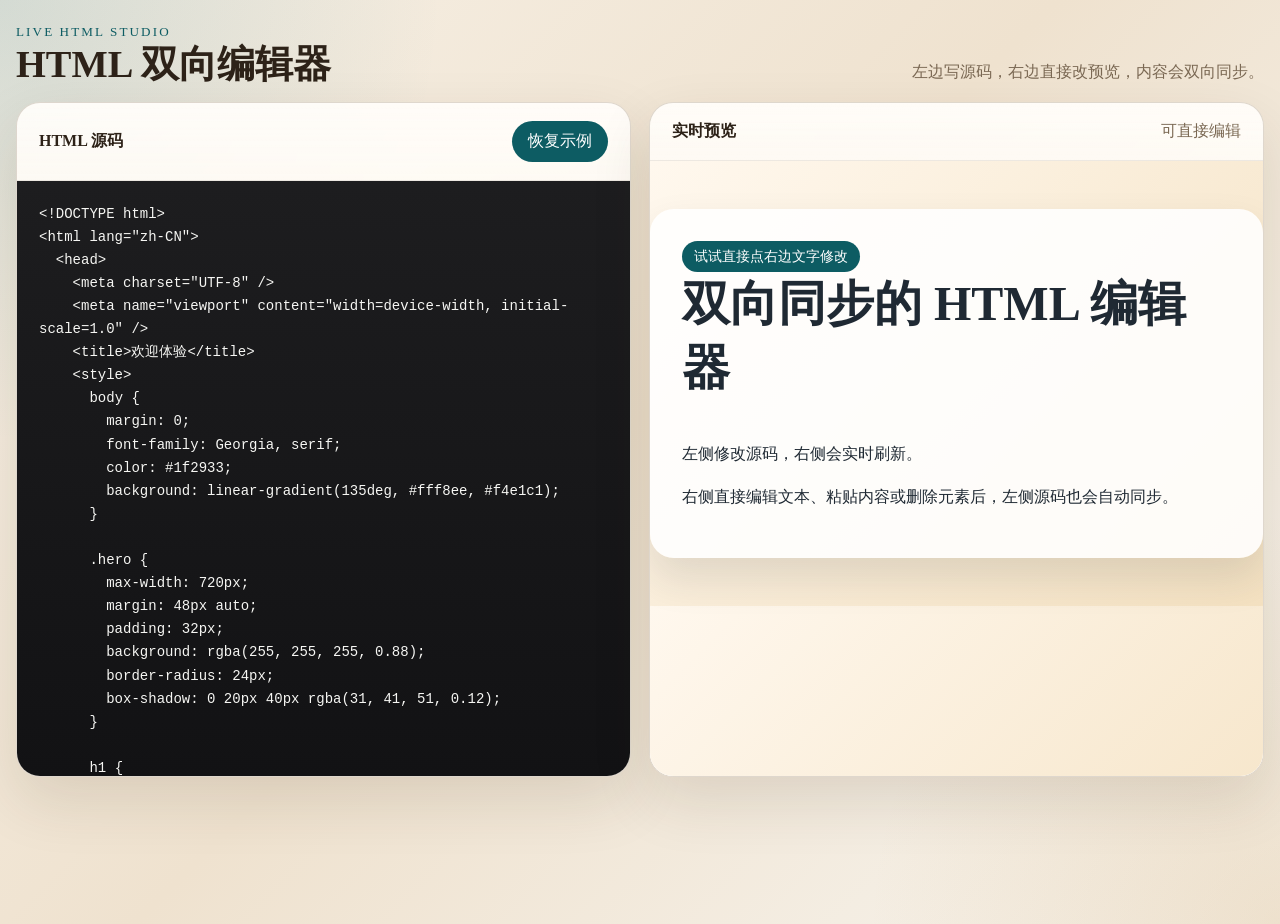
==== index.html @ 879d1d14 "first commit" ====
<!DOCTYPE html>
<html lang="zh-CN">
  <head>
    <meta charset="UTF-8" />
    <meta name="viewport" content="width=device-width, initial-scale=1.0" />
    <title>HTML 双向编辑器</title>
    <link rel="stylesheet" href="./styles.css" />
  </head>
  <body>
    <div class="app-shell">
      <header class="topbar">
        <div>
          <p class="eyebrow">Live HTML Studio</p>
          <h1>HTML 双向编辑器</h1>
        </div>
        <p class="hint">左边写源码，右边直接改预览，内容会双向同步。</p>
      </header>

      <main class="workspace">
        <section class="panel panel-code">
          <div class="panel-head">
            <h2>HTML 源码</h2>
            <button id="resetBtn" type="button">恢复示例</button>
          </div>
          <label class="sr-only" for="codeInput">HTML 源码输入框</label>
          <textarea id="codeInput" spellcheck="false"></textarea>
        </section>

        <section class="panel panel-preview">
          <div class="panel-head">
            <h2>实时预览</h2>
            <span>可直接编辑</span>
          </div>
          <iframe
            id="previewFrame"
            title="HTML 实时预览"
            sandbox="allow-scripts allow-same-origin"
          ></iframe>
        </section>
      </main>
    </div>

    <script src="./app.js" defer></script>
  </body>
</html>
---- styles.css ----
:root {
  --bg: #f6efe4;
  --bg-strong: #eadfcd;
  --panel: rgba(255, 252, 247, 0.92);
  --panel-border: rgba(78, 56, 28, 0.18);
  --text: #2d2218;
  --muted: #7a6853;
  --accent: #0d5c63;
  --accent-strong: #0a474c;
  --shadow: 0 24px 60px rgba(55, 38, 17, 0.12);
  --radius: 24px;
}

* {
  box-sizing: border-box;
}

body {
  margin: 0;
  min-height: 100vh;
  font-family: "Iowan Old Style", "Palatino Linotype", "Book Antiqua", Georgia, serif;
  color: var(--text);
  background:
    radial-gradient(circle at top left, rgba(13, 92, 99, 0.15), transparent 28%),
    radial-gradient(circle at bottom right, rgba(196, 138, 56, 0.18), transparent 26%),
    linear-gradient(135deg, #f7f1e7 0%, #efe2cf 48%, #f7f4ee 100%);
}

button,
textarea {
  font: inherit;
}

.app-shell {
  width: min(1400px, calc(100vw - 32px));
  margin: 24px auto;
}

.topbar {
  display: flex;
  align-items: end;
  justify-content: space-between;
  gap: 16px;
  margin-bottom: 18px;
}

.eyebrow {
  margin: 0 0 6px;
  color: var(--accent);
  font-size: 0.82rem;
  letter-spacing: 0.16em;
  text-transform: uppercase;
}

.topbar h1 {
  margin: 0;
  font-size: clamp(2rem, 3vw, 3.4rem);
  line-height: 0.98;
}

.hint {
  max-width: 420px;
  margin: 0;
  color: var(--muted);
  line-height: 1.5;
}

.workspace {
  display: grid;
  grid-template-columns: minmax(320px, 1fr) minmax(320px, 1fr);
  gap: 18px;
}

.panel {
  min-height: 75vh;
  display: flex;
  flex-direction: column;
  background: var(--panel);
  border: 1px solid var(--panel-border);
  border-radius: var(--radius);
  box-shadow: var(--shadow);
  overflow: hidden;
  backdrop-filter: blur(12px);
}

.panel-head {
  display: flex;
  align-items: center;
  justify-content: space-between;
  gap: 12px;
  padding: 18px 22px;
  border-bottom: 1px solid rgba(78, 56, 28, 0.1);
  background: linear-gradient(180deg, rgba(255, 255, 255, 0.35), transparent);
}

.panel-head h2,
.panel-head span {
  margin: 0;
  font-size: 1rem;
}

.panel-head span {
  color: var(--muted);
}

button {
  border: 0;
  border-radius: 999px;
  padding: 10px 16px;
  background: var(--accent);
  color: #fff;
  cursor: pointer;
  transition: transform 160ms ease, background 160ms ease;
}

button:hover {
  background: var(--accent-strong);
  transform: translateY(-1px);
}

textarea {
  flex: 1;
  width: 100%;
  border: 0;
  resize: none;
  padding: 22px;
  color: #f6f6f3;
  background: linear-gradient(180deg, #1d1d1f, #121214);
  font-family: "SFMono-Regular", Consolas, "Liberation Mono", Menlo, monospace;
  font-size: 14px;
  line-height: 1.65;
  outline: none;
  tab-size: 2;
}

iframe {
  flex: 1;
  width: 100%;
  border: 0;
  background: white;
}

.sr-only {
  position: absolute;
  width: 1px;
  height: 1px;
  padding: 0;
  margin: -1px;
  overflow: hidden;
  clip: rect(0, 0, 0, 0);
  white-space: nowrap;
  border: 0;
}

@media (max-width: 920px) {
  .app-shell {
    width: min(100vw - 20px, 1400px);
    margin: 10px auto 20px;
  }

  .topbar {
    flex-direction: column;
    align-items: start;
  }

  .workspace {
    grid-template-columns: 1fr;
  }

  .panel {
    min-height: 46vh;
  }
}
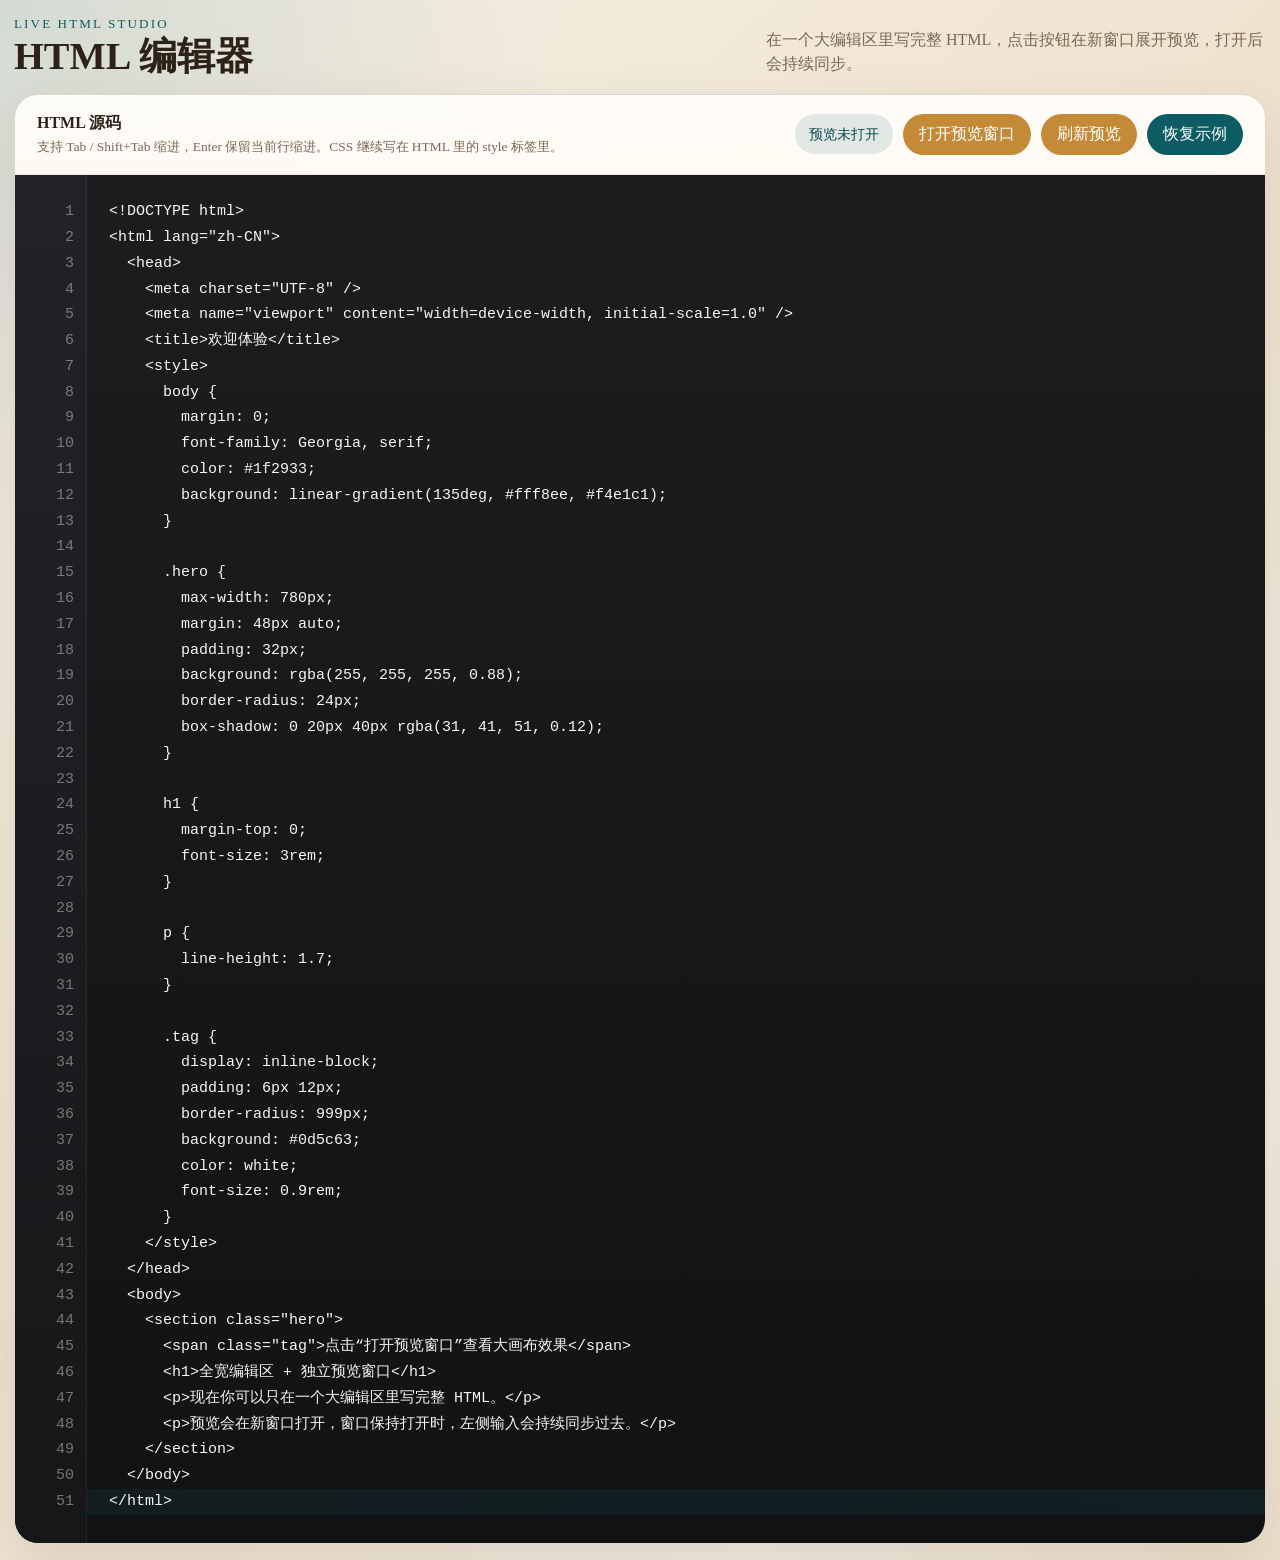
==== commit 65ba25b8: "feat: add full-screen mode and line highlighting" ====
--- a/index.html
+++ b/index.html
@@ -11,31 +11,34 @@
       <header class="topbar">
         <div>
           <p class="eyebrow">Live HTML Studio</p>
-          <h1>HTML 双向编辑器</h1>
+          <h1>HTML 编辑器</h1>
         </div>
-        <p class="hint">左边写源码，右边直接改预览，内容会双向同步。</p>
+        <p class="hint">在一个大编辑区里写完整 HTML，点击按钮在新窗口展开预览，打开后会持续同步。</p>
       </header>
 
       <main class="workspace">
-        <section class="panel panel-code">
+        <section class="panel panel-editor">
           <div class="panel-head">
-            <h2>HTML 源码</h2>
-            <button id="resetBtn" type="button">恢复示例</button>
+            <div>
+              <h2>HTML 源码</h2>
+              <p class="panel-tip">支持 Tab / Shift+Tab 缩进，Enter 保留当前行缩进。CSS 继续写在 HTML 里的 style 标签里。</p>
+            </div>
+            <div class="actions">
+              <span id="previewStatus" class="status-pill">预览未打开</span>
+              <button id="openPreviewBtn" class="button-secondary" type="button">打开预览窗口</button>
+              <button id="refreshPreviewBtn" class="button-secondary" type="button">刷新预览</button>
+              <button id="resetBtn" type="button">恢复示例</button>
+            </div>
           </div>
+
           <label class="sr-only" for="codeInput">HTML 源码输入框</label>
-          <textarea id="codeInput" spellcheck="false"></textarea>
-        </section>
-
-        <section class="panel panel-preview">
-          <div class="panel-head">
-            <h2>实时预览</h2>
-            <span>可直接编辑</span>
+          <div class="editor-shell">
+            <pre id="lineNumbers" class="line-numbers" aria-hidden="true">1</pre>
+            <div class="editor-main">
+              <div id="currentLineHighlight" class="current-line-highlight" aria-hidden="true"></div>
+              <textarea id="codeInput" spellcheck="false"></textarea>
+            </div>
           </div>
-          <iframe
-            id="previewFrame"
-            title="HTML 实时预览"
-            sandbox="allow-scripts allow-same-origin"
-          ></iframe>
         </section>
       </main>
     </div>
--- a/styles.css
+++ b/styles.css
@@ -1,12 +1,13 @@
 :root {
   --bg: #f6efe4;
-  --bg-strong: #eadfcd;
   --panel: rgba(255, 252, 247, 0.92);
   --panel-border: rgba(78, 56, 28, 0.18);
   --text: #2d2218;
   --muted: #7a6853;
   --accent: #0d5c63;
   --accent-strong: #0a474c;
+  --accent-soft: rgba(13, 92, 99, 0.12);
+  --editor-highlight: rgba(13, 92, 99, 0.18);
   --shadow: 0 24px 60px rgba(55, 38, 17, 0.12);
   --radius: 24px;
 }
@@ -32,8 +33,8 @@
 }
 
 .app-shell {
-  width: min(1400px, calc(100vw - 32px));
-  margin: 24px auto;
+  width: min(1720px, calc(100vw - 28px));
+  margin: 16px auto;
 }
 
 .topbar {
@@ -59,20 +60,18 @@
 }
 
 .hint {
-  max-width: 420px;
+  max-width: 500px;
   margin: 0;
   color: var(--muted);
   line-height: 1.5;
 }
 
 .workspace {
-  display: grid;
-  grid-template-columns: minmax(320px, 1fr) minmax(320px, 1fr);
-  gap: 18px;
+  display: block;
 }
 
 .panel {
-  min-height: 75vh;
+  min-height: 85vh;
   display: flex;
   flex-direction: column;
   background: var(--panel);
@@ -87,20 +86,42 @@
   display: flex;
   align-items: center;
   justify-content: space-between;
-  gap: 12px;
+  gap: 16px;
   padding: 18px 22px;
   border-bottom: 1px solid rgba(78, 56, 28, 0.1);
   background: linear-gradient(180deg, rgba(255, 255, 255, 0.35), transparent);
 }
 
-.panel-head h2,
-.panel-head span {
-  margin: 0;
+.panel-head h2 {
+  margin: 0 0 3px;
   font-size: 1rem;
 }
 
-.panel-head span {
+.panel-tip {
+  margin: 0;
   color: var(--muted);
+  font-size: 0.84rem;
+  line-height: 1.45;
+}
+
+.actions {
+  display: flex;
+  align-items: center;
+  gap: 10px;
+  flex-wrap: wrap;
+  justify-content: end;
+}
+
+.status-pill {
+  display: inline-flex;
+  align-items: center;
+  min-height: 40px;
+  padding: 0 14px;
+  border-radius: 999px;
+  background: var(--accent-soft);
+  color: var(--accent-strong);
+  font-size: 0.88rem;
+  white-space: nowrap;
 }
 
 button {
@@ -118,26 +139,74 @@
   transform: translateY(-1px);
 }
 
+.button-secondary {
+  background: #c48a38;
+}
+
+.button-secondary:hover {
+  background: #ab7426;
+}
+
+.editor-shell {
+  flex: 1;
+  display: grid;
+  grid-template-columns: 72px minmax(0, 1fr);
+  min-height: 0;
+  background: linear-gradient(180deg, #1d1d1f, #121214);
+}
+
+.editor-main {
+  position: relative;
+  display: flex;
+  min-width: 0;
+  min-height: 0;
+  overflow: hidden;
+}
+
+.line-numbers,
 textarea {
-  flex: 1;
+  color: #f6f6f3;
+  font-family: "SFMono-Regular", Consolas, "Liberation Mono", Menlo, monospace;
+  font-size: 15px;
+  line-height: 1.72;
+  tab-size: 2;
+}
+
+.line-numbers {
+  margin: 0;
+  padding: 24px 12px 28px 0;
+  overflow: hidden;
+  text-align: right;
+  color: rgba(246, 246, 243, 0.42);
+  background: linear-gradient(180deg, #232327, #17171a);
+  border-right: 1px solid rgba(255, 255, 255, 0.06);
+  user-select: none;
+}
+
+.current-line-highlight {
+  position: absolute;
+  left: 0;
+  right: 0;
+  height: calc(15px * 1.72);
+  background: linear-gradient(90deg, rgba(13, 92, 99, 0.14), var(--editor-highlight));
+  pointer-events: none;
+  transform: translateY(24px);
+  transition: transform 90ms ease-out;
+}
+
+textarea {
+  flex: 1 1 auto;
   width: 100%;
+  height: 100%;
+  min-height: 0;
+  display: block;
+  position: relative;
+  z-index: 1;
   border: 0;
   resize: none;
-  padding: 22px;
-  color: #f6f6f3;
-  background: linear-gradient(180deg, #1d1d1f, #121214);
-  font-family: "SFMono-Regular", Consolas, "Liberation Mono", Menlo, monospace;
-  font-size: 14px;
-  line-height: 1.65;
+  padding: 24px 26px 28px 22px;
+  background: transparent;
   outline: none;
-  tab-size: 2;
-}
-
-iframe {
-  flex: 1;
-  width: 100%;
-  border: 0;
-  background: white;
 }
 
 .sr-only {
@@ -152,10 +221,10 @@
   border: 0;
 }
 
-@media (max-width: 920px) {
+@media (max-width: 960px) {
   .app-shell {
-    width: min(100vw - 20px, 1400px);
-    margin: 10px auto 20px;
+    width: min(100vw - 18px, 1720px);
+    margin: 10px auto 18px;
   }
 
   .topbar {
@@ -163,11 +232,21 @@
     align-items: start;
   }
 
-  .workspace {
-    grid-template-columns: 1fr;
-  }
-
   .panel {
-    min-height: 46vh;
-  }
-}
+    min-height: 78vh;
+  }
+
+  .panel-head {
+    flex-direction: column;
+    align-items: start;
+  }
+
+  .actions {
+    width: 100%;
+    justify-content: start;
+  }
+
+  .editor-shell {
+    grid-template-columns: 60px minmax(0, 1fr);
+  }
+}
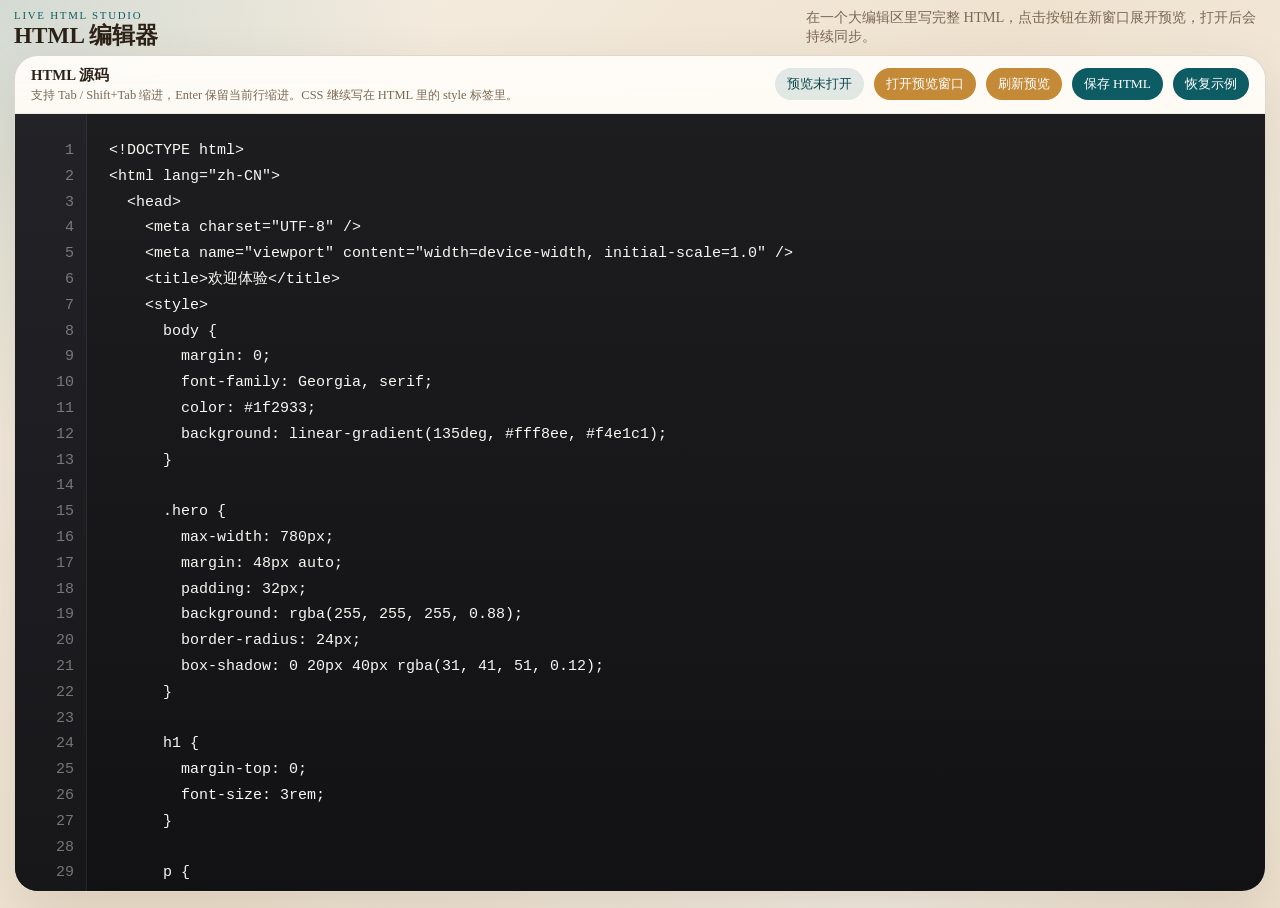
==== commit ac832e8f: "update" ====
--- a/index.html
+++ b/index.html
@@ -27,6 +27,7 @@
               <span id="previewStatus" class="status-pill">预览未打开</span>
               <button id="openPreviewBtn" class="button-secondary" type="button">打开预览窗口</button>
               <button id="refreshPreviewBtn" class="button-secondary" type="button">刷新预览</button>
+              <button id="saveFileBtn" type="button">保存 HTML</button>
               <button id="resetBtn" type="button">恢复示例</button>
             </div>
           </div>
@@ -36,7 +37,7 @@
             <pre id="lineNumbers" class="line-numbers" aria-hidden="true">1</pre>
             <div class="editor-main">
               <div id="currentLineHighlight" class="current-line-highlight" aria-hidden="true"></div>
-              <textarea id="codeInput" spellcheck="false"></textarea>
+              <textarea id="codeInput" spellcheck="false" wrap="off"></textarea>
             </div>
           </div>
         </section>
--- a/styles.css
+++ b/styles.css
@@ -18,7 +18,9 @@
 
 body {
   margin: 0;
-  min-height: 100vh;
+  height: 100vh;
+  overflow: hidden;
+  overscroll-behavior: none;
   font-family: "Iowan Old Style", "Palatino Linotype", "Book Antiqua", Georgia, serif;
   color: var(--text);
   background:
@@ -33,8 +35,12 @@
 }
 
 .app-shell {
+  height: calc(100vh - 16px);
   width: min(1720px, calc(100vw - 28px));
-  margin: 16px auto;
+  margin: 8px auto;
+  display: flex;
+  flex-direction: column;
+  min-height: 0;
 }
 
 .topbar {
@@ -42,36 +48,40 @@
   align-items: end;
   justify-content: space-between;
   gap: 16px;
-  margin-bottom: 18px;
+  margin-bottom: 8px;
 }
 
 .eyebrow {
-  margin: 0 0 6px;
+  margin: 0 0 2px;
   color: var(--accent);
-  font-size: 0.82rem;
+  font-size: 0.68rem;
   letter-spacing: 0.16em;
   text-transform: uppercase;
 }
 
 .topbar h1 {
   margin: 0;
-  font-size: clamp(2rem, 3vw, 3.4rem);
-  line-height: 0.98;
+  font-size: 1.45rem;
+  line-height: 1.05;
 }
 
 .hint {
-  max-width: 500px;
+  max-width: 460px;
   margin: 0;
   color: var(--muted);
-  line-height: 1.5;
+  font-size: 0.9rem;
+  line-height: 1.35;
 }
 
 .workspace {
+  flex: 1;
   display: block;
+  min-height: 0;
 }
 
 .panel {
-  min-height: 85vh;
+  height: 100%;
+  min-height: 0;
   display: flex;
   flex-direction: column;
   background: var(--panel);
@@ -87,21 +97,21 @@
   align-items: center;
   justify-content: space-between;
   gap: 16px;
-  padding: 18px 22px;
+  padding: 10px 16px;
   border-bottom: 1px solid rgba(78, 56, 28, 0.1);
   background: linear-gradient(180deg, rgba(255, 255, 255, 0.35), transparent);
 }
 
 .panel-head h2 {
-  margin: 0 0 3px;
-  font-size: 1rem;
+  margin: 0 0 2px;
+  font-size: 0.92rem;
 }
 
 .panel-tip {
   margin: 0;
   color: var(--muted);
-  font-size: 0.84rem;
-  line-height: 1.45;
+  font-size: 0.78rem;
+  line-height: 1.3;
 }
 
 .actions {
@@ -115,21 +125,22 @@
 .status-pill {
   display: inline-flex;
   align-items: center;
-  min-height: 40px;
-  padding: 0 14px;
+  min-height: 32px;
+  padding: 0 12px;
   border-radius: 999px;
   background: var(--accent-soft);
   color: var(--accent-strong);
-  font-size: 0.88rem;
+  font-size: 0.8rem;
   white-space: nowrap;
 }
 
 button {
   border: 0;
   border-radius: 999px;
-  padding: 10px 16px;
+  padding: 7px 12px;
   background: var(--accent);
   color: #fff;
+  font-size: 0.84rem;
   cursor: pointer;
   transition: transform 160ms ease, background 160ms ease;
 }
@@ -207,6 +218,11 @@
   padding: 24px 26px 28px 22px;
   background: transparent;
   outline: none;
+  overflow: auto;
+  overscroll-behavior: contain;
+  white-space: pre;
+  word-break: normal;
+  overflow-wrap: normal;
 }
 
 .sr-only {
@@ -223,8 +239,9 @@
 
 @media (max-width: 960px) {
   .app-shell {
+    height: calc(100vh - 12px);
     width: min(100vw - 18px, 1720px);
-    margin: 10px auto 18px;
+    margin: 6px auto;
   }
 
   .topbar {
@@ -233,7 +250,7 @@
   }
 
   .panel {
-    min-height: 78vh;
+    min-height: 0;
   }
 
   .panel-head {
